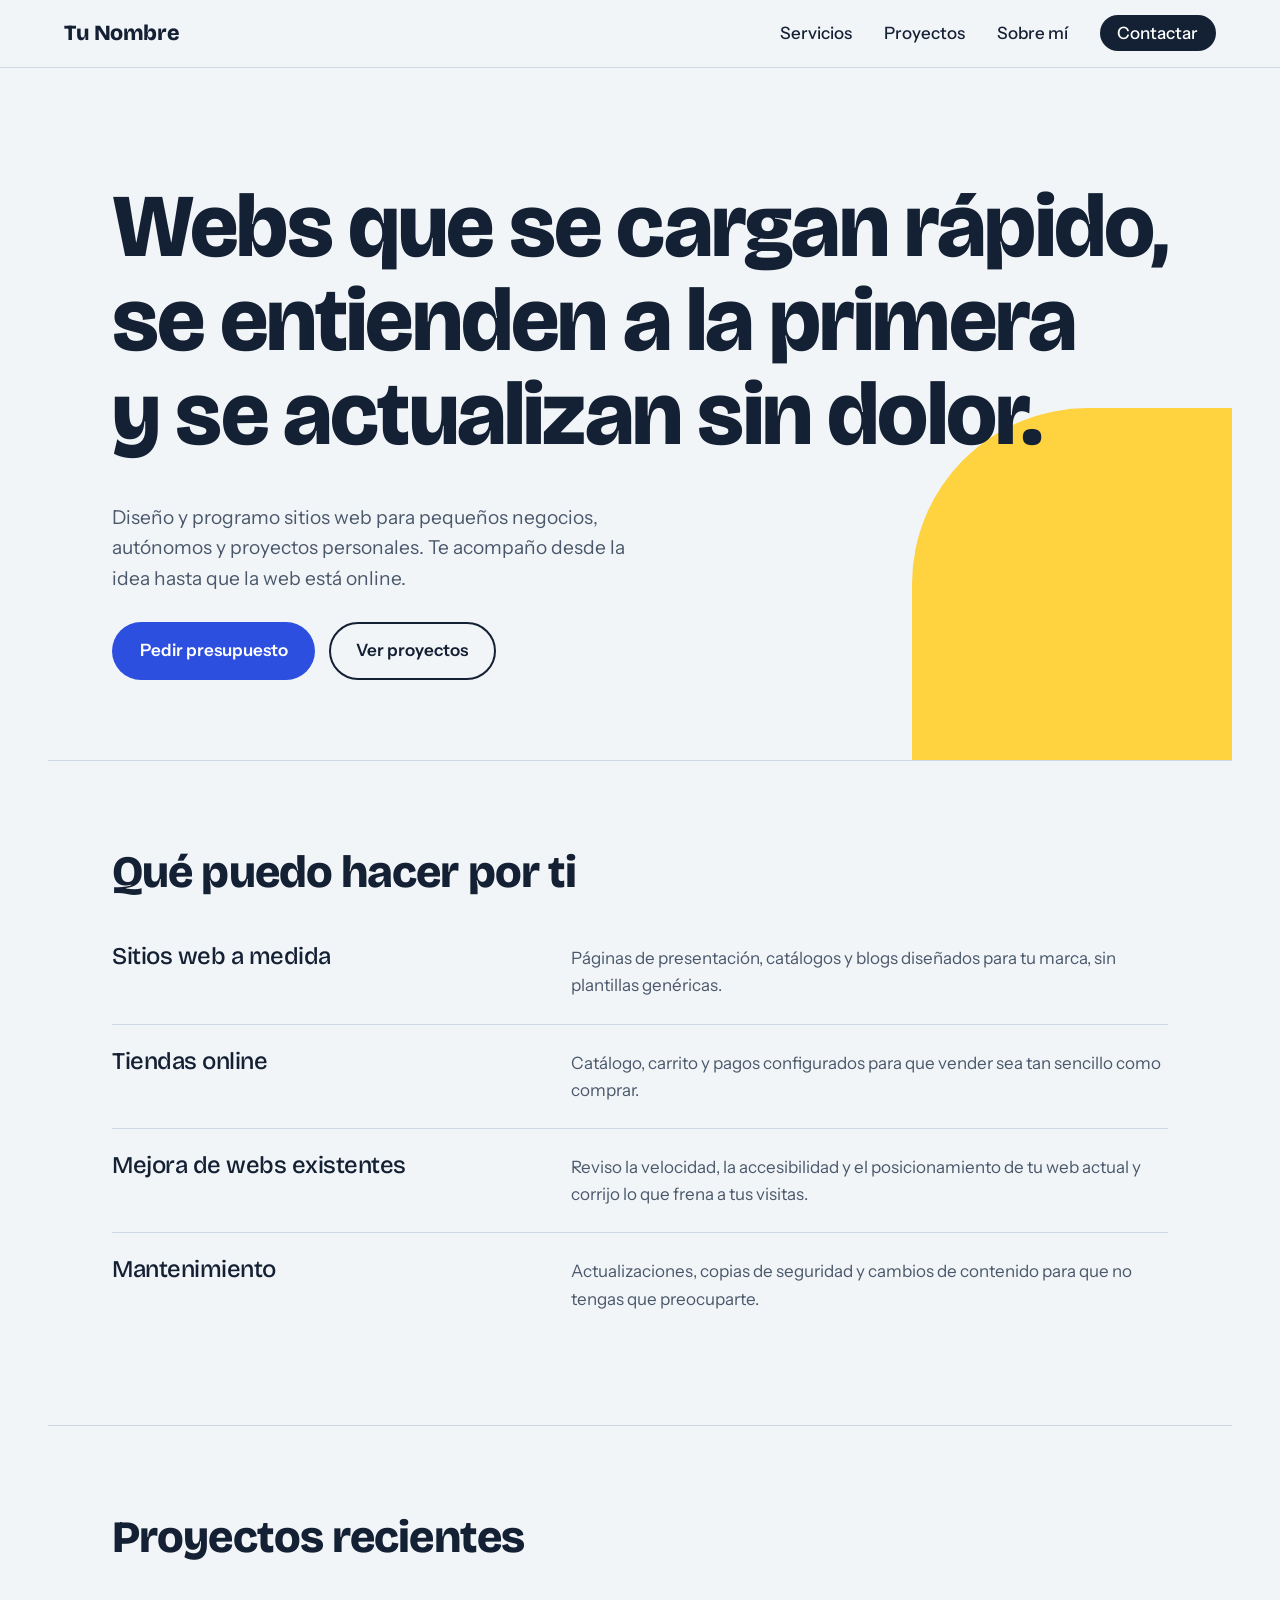
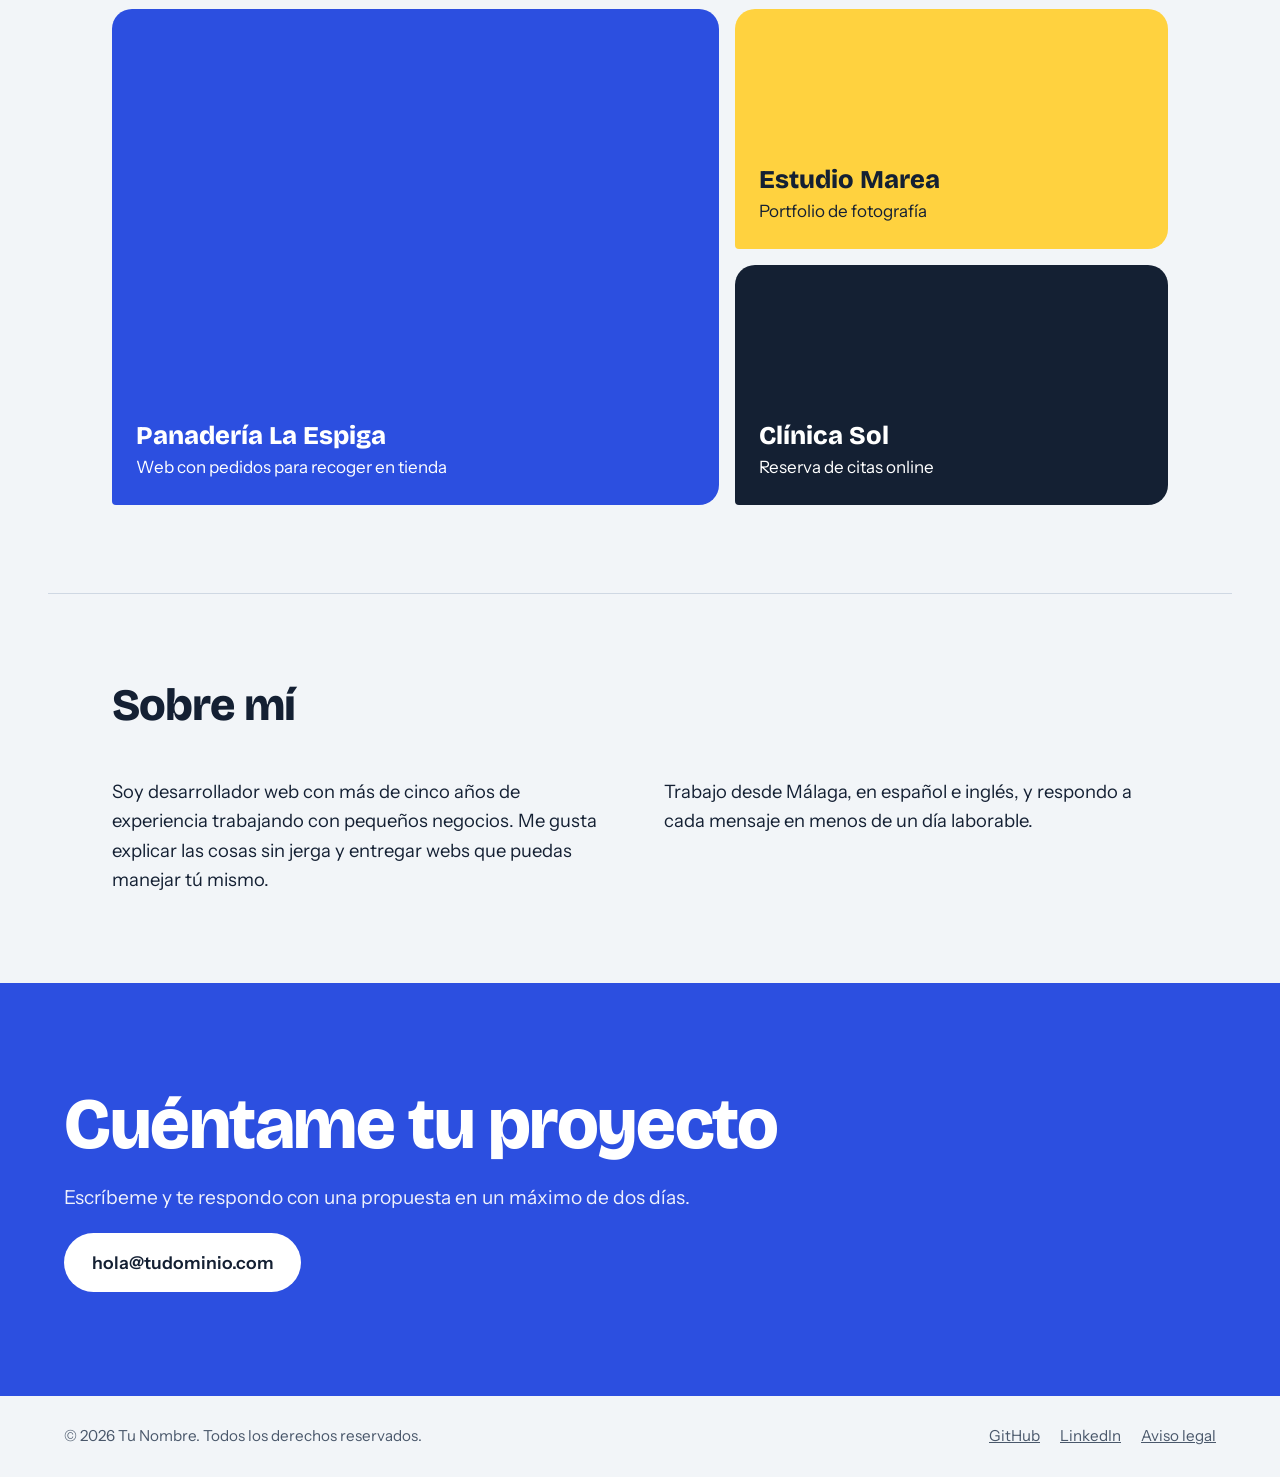
==== index.html @ c943f2ea "Add files via upload" ====
<!DOCTYPE html>
<html lang="es">
<head>
  <meta charset="UTF-8">
  <meta name="viewport" content="width=device-width, initial-scale=1">
  <title>Tu Nombre · Diseño y desarrollo web</title>
  <meta name="description" content="Diseño y desarrollo sitios web rápidos, claros y fáciles de mantener para pequeños negocios y proyectos personales.">

  <link rel="preconnect" href="https://fonts.googleapis.com">
  <link rel="preconnect" href="https://fonts.gstatic.com" crossorigin>
  <link href="https://fonts.googleapis.com/css2?family=Bricolage+Grotesque:opsz,wght@12..96,500;12..96,800&family=Instrument+Sans:wght@400;500;600&display=swap" rel="stylesheet">
  <link rel="stylesheet" href="style.css">
</head>
<body>

  <a class="skip-link" href="#contenido">Saltar al contenido</a>

  <header class="site-header">
    <a class="logo" href="#inicio">Tu Nombre</a>
    <nav aria-label="Principal">
      <ul class="nav-list">
        <li><a href="#servicios">Servicios</a></li>
        <li><a href="#proyectos">Proyectos</a></li>
        <li><a href="#sobre-mi">Sobre mí</a></li>
        <li><a class="nav-cta" href="#contacto">Contactar</a></li>
      </ul>
    </nav>
  </header>

  <main id="contenido">

    <!-- HERO -->
    <section class="hero" id="inicio">
      <h1 class="hero-title">
        <span class="line">Webs que se cargan rápido,</span>
        <span class="line">se entienden a la primera</span>
        <span class="line">y se actualizan sin dolor.</span>
      </h1>
      <div class="hero-side">
        <p class="hero-text">
          Diseño y programo sitios web para pequeños negocios, autónomos y proyectos
          personales. Te acompaño desde la idea hasta que la web está online.
        </p>
        <div class="hero-actions">
          <a class="btn btn-primary" href="#contacto">Pedir presupuesto</a>
          <a class="btn btn-ghost" href="#proyectos">Ver proyectos</a>
        </div>
      </div>
      <div class="hero-block" aria-hidden="true"></div>
    </section>

    <!-- SERVICIOS -->
    <section class="section" id="servicios">
      <h2 class="section-title">Qué puedo hacer por ti</h2>
      <ul class="services">
        <li class="service">
          <h3>Sitios web a medida</h3>
          <p>Páginas de presentación, catálogos y blogs diseñados para tu marca, sin plantillas genéricas.</p>
        </li>
        <li class="service">
          <h3>Tiendas online</h3>
          <p>Catálogo, carrito y pagos configurados para que vender sea tan sencillo como comprar.</p>
        </li>
        <li class="service">
          <h3>Mejora de webs existentes</h3>
          <p>Reviso la velocidad, la accesibilidad y el posicionamiento de tu web actual y corrijo lo que frena a tus visitas.</p>
        </li>
        <li class="service">
          <h3>Mantenimiento</h3>
          <p>Actualizaciones, copias de seguridad y cambios de contenido para que no tengas que preocuparte.</p>
        </li>
      </ul>
    </section>

    <!-- PROYECTOS -->
    <section class="section" id="proyectos">
      <h2 class="section-title">Proyectos recientes</h2>
      <div class="projects">
        <a class="project project-a" href="#">
          <span class="project-name">Panadería La Espiga</span>
          <span class="project-desc">Web con pedidos para recoger en tienda</span>
        </a>
        <a class="project project-b" href="#">
          <span class="project-name">Estudio Marea</span>
          <span class="project-desc">Portfolio de fotografía</span>
        </a>
        <a class="project project-c" href="#">
          <span class="project-name">Clínica Sol</span>
          <span class="project-desc">Reserva de citas online</span>
        </a>
      </div>
    </section>

    <!-- SOBRE MÍ -->
    <section class="section about" id="sobre-mi">
      <h2 class="section-title">Sobre mí</h2>
      <div class="about-body">
        <p>
          Soy desarrollador web con más de cinco años de experiencia trabajando con
          pequeños negocios. Me gusta explicar las cosas sin jerga y entregar webs que
          puedas manejar tú mismo.
        </p>
        <p>
          Trabajo desde Málaga, en español e inglés, y respondo a cada mensaje en menos
          de un día laborable.
        </p>
      </div>
    </section>

    <!-- CONTACTO -->
    <section class="contact" id="contacto">
      <h2 class="contact-title">Cuéntame tu proyecto</h2>
      <p class="contact-text">Escríbeme y te respondo con una propuesta en un máximo de dos días.</p>
      <a class="btn btn-light" href="mailto:hola@tudominio.com">hola@tudominio.com</a>
    </section>

  </main>

  <footer class="site-footer">
    <p>© 2026 Tu Nombre. Todos los derechos reservados.</p>
    <ul class="footer-links">
      <li><a href="#">GitHub</a></li>
      <li><a href="#">LinkedIn</a></li>
      <li><a href="#">Aviso legal</a></li>
    </ul>
  </footer>

</body>
</html>
---- style.css ----
/* ==========================================================
   Variables
   ========================================================== */
:root {
  --paper: #f2f5f8;
  --ink: #142033;
  --ink-soft: #4a586b;
  --line: #cfd8e3;
  --cobalt: #2c4fe0;
  --cobalt-dark: #1f3bb3;
  --sun: #ffd23f;
  --white: #ffffff;

  --font-display: "Bricolage Grotesque", "Segoe UI", system-ui, sans-serif;
  --font-body: "Instrument Sans", "Segoe UI", system-ui, sans-serif;

  --page-pad: clamp(1.25rem, 5vw, 4rem);
  --max: 74rem;
}

/* ==========================================================
   Base
   ========================================================== */
*,
*::before,
*::after { box-sizing: border-box; }

html { scroll-behavior: smooth; scroll-padding-top: 5rem; }

body {
  margin: 0;
  font-family: var(--font-body);
  font-size: 1.0625rem;
  line-height: 1.6;
  color: var(--ink);
  background: var(--paper);
  -webkit-font-smoothing: antialiased;
}

h1, h2, h3 {
  font-family: var(--font-display);
  line-height: 1.05;
  margin: 0;
  letter-spacing: -0.02em;
}

p { margin: 0; max-width: 62ch; }
ul { list-style: none; margin: 0; padding: 0; }
a { color: inherit; }

:focus-visible {
  outline: 3px solid var(--cobalt);
  outline-offset: 3px;
}

.skip-link {
  position: absolute;
  left: 1rem;
  top: -4rem;
  background: var(--ink);
  color: var(--white);
  padding: 0.6rem 1rem;
  z-index: 100;
}
.skip-link:focus { top: 1rem; }

/* ==========================================================
   Cabecera
   ========================================================== */
.site-header {
  position: sticky;
  top: 0;
  z-index: 50;
  display: flex;
  align-items: center;
  justify-content: space-between;
  gap: 1rem;
  flex-wrap: wrap;
  padding: 1rem var(--page-pad);
  background: var(--paper);
  border-bottom: 1px solid var(--line);
}

.logo {
  font-family: var(--font-display);
  font-weight: 800;
  font-size: 1.35rem;
  text-decoration: none;
  letter-spacing: -0.02em;
}

.nav-list {
  display: flex;
  align-items: center;
  gap: clamp(1rem, 3vw, 2rem);
  flex-wrap: wrap;
}

.nav-list a {
  text-decoration: none;
  font-weight: 500;
}
.nav-list a:not(.nav-cta):hover { text-decoration: underline; text-underline-offset: 6px; }

.nav-cta {
  background: var(--ink);
  color: var(--white);
  padding: 0.5rem 1.1rem;
  border-radius: 999px;
}
.nav-cta:hover { background: var(--cobalt); }

/* ==========================================================
   Botones
   ========================================================== */
.btn {
  display: inline-block;
  padding: 0.85rem 1.6rem;
  border-radius: 999px;
  font-weight: 600;
  text-decoration: none;
  border: 2px solid transparent;
  transition: background-color 0.2s, color 0.2s, border-color 0.2s;
}

.btn-primary { background: var(--cobalt); color: var(--white); }
.btn-primary:hover { background: var(--cobalt-dark); }

.btn-ghost { border-color: var(--ink); color: var(--ink); }
.btn-ghost:hover { background: var(--ink); color: var(--white); }

.btn-light { background: var(--white); color: var(--ink); font-size: 1.1rem; }
.btn-light:hover { background: var(--sun); }

/* ==========================================================
   Hero
   ========================================================== */
.hero {
  position: relative;
  max-width: var(--max);
  margin: 0 auto;
  padding: clamp(3rem, 9vw, 7rem) var(--page-pad) clamp(3rem, 7vw, 5rem);
  display: grid;
  gap: 2.5rem;
  overflow: hidden;
}

.hero-title {
  position: relative;
  z-index: 1;
  font-size: clamp(2.5rem, 7.2vw, 5.6rem);
  font-weight: 800;
}

.hero-title .line { display: block; }

.hero-side {
  position: relative;
  z-index: 1;
  display: grid;
  gap: 1.75rem;
  max-width: 34rem;
}

.hero-text { font-size: 1.2rem; color: var(--ink-soft); }

.hero-actions { display: flex; flex-wrap: wrap; gap: 0.85rem; }

/* Bloque decorativo amarillo detrás del titular */
.hero-block {
  position: absolute;
  right: calc(var(--page-pad) * -0.5);
  bottom: 0;
  width: clamp(10rem, 28vw, 22rem);
  aspect-ratio: 1;
  background: var(--sun);
  border-radius: 50% 0 0 0;
  z-index: 0;
}

/* Única animación: el titular entra línea a línea al cargar */
@media (prefers-reduced-motion: no-preference) {
  .hero-title .line {
    animation: entrada 0.7s cubic-bezier(0.2, 0.7, 0.2, 1) both;
  }
  .hero-title .line:nth-child(2) { animation-delay: 0.12s; }
  .hero-title .line:nth-child(3) { animation-delay: 0.24s; }
}

@keyframes entrada {
  from { opacity: 0; transform: translateY(0.4em); }
  to   { opacity: 1; transform: none; }
}

/* ==========================================================
   Secciones
   ========================================================== */
.section {
  max-width: var(--max);
  margin: 0 auto;
  padding: clamp(3rem, 7vw, 5.5rem) var(--page-pad);
  border-top: 1px solid var(--line);
}

.section-title {
  font-size: clamp(1.8rem, 4vw, 2.8rem);
  font-weight: 800;
  margin-bottom: clamp(1.75rem, 4vw, 3rem);
}

/* Servicios: lista con filas, no tarjetas */
.service {
  display: grid;
  gap: 0.5rem 2rem;
  padding: 1.5rem 0;
  border-bottom: 1px solid var(--line);
}
.service:first-child { padding-top: 0; }
.service:last-child { border-bottom: 0; }

.service h3 { font-size: 1.5rem; font-weight: 500; }
.service p { color: var(--ink-soft); }

@media (min-width: 48rem) {
  .service { grid-template-columns: 1fr 1.4fr; align-items: baseline; }
}

/* Proyectos */
.projects {
  display: grid;
  gap: 1rem;
}

.project {
  display: flex;
  flex-direction: column;
  justify-content: flex-end;
  gap: 0.25rem;
  min-height: 15rem;
  padding: 1.5rem;
  text-decoration: none;
  border-radius: 1.25rem 1.25rem 1.25rem 0.25rem;
  transition: transform 0.2s;
}
.project:hover { transform: translateY(-4px); }

.project-name {
  font-family: var(--font-display);
  font-weight: 800;
  font-size: 1.6rem;
  line-height: 1.1;
}

.project-a { background: var(--cobalt); color: var(--white); }
.project-b { background: var(--sun); color: var(--ink); }
.project-c { background: var(--ink); color: var(--white); }

@media (min-width: 48rem) {
  .projects {
    grid-template-columns: 1.4fr 1fr;
    grid-template-rows: repeat(2, minmax(13rem, auto));
  }
  .project-a { grid-row: span 2; }
}

/* Sobre mí */
.about-body { display: grid; gap: 1.25rem; font-size: 1.15rem; }

@media (min-width: 48rem) {
  .about-body { grid-template-columns: 1fr 1fr; gap: 3rem; }
}

/* ==========================================================
   Contacto
   ========================================================== */
.contact {
  background: var(--cobalt);
  color: var(--white);
  padding: clamp(3.5rem, 9vw, 6.5rem) var(--page-pad);
  display: grid;
  justify-items: start;
  gap: 1.25rem;
}

.contact > * { max-width: var(--max); }

.contact-title {
  font-size: clamp(2.2rem, 6vw, 4.5rem);
  font-weight: 800;
}

.contact-text { font-size: 1.2rem; opacity: 0.92; }

/* ==========================================================
   Pie de página
   ========================================================== */
.site-footer {
  display: flex;
  flex-wrap: wrap;
  justify-content: space-between;
  gap: 1rem;
  padding: 1.75rem var(--page-pad);
  font-size: 0.95rem;
  color: var(--ink-soft);
}

.footer-links { display: flex; gap: 1.25rem; }
.footer-links a:hover { color: var(--ink); }
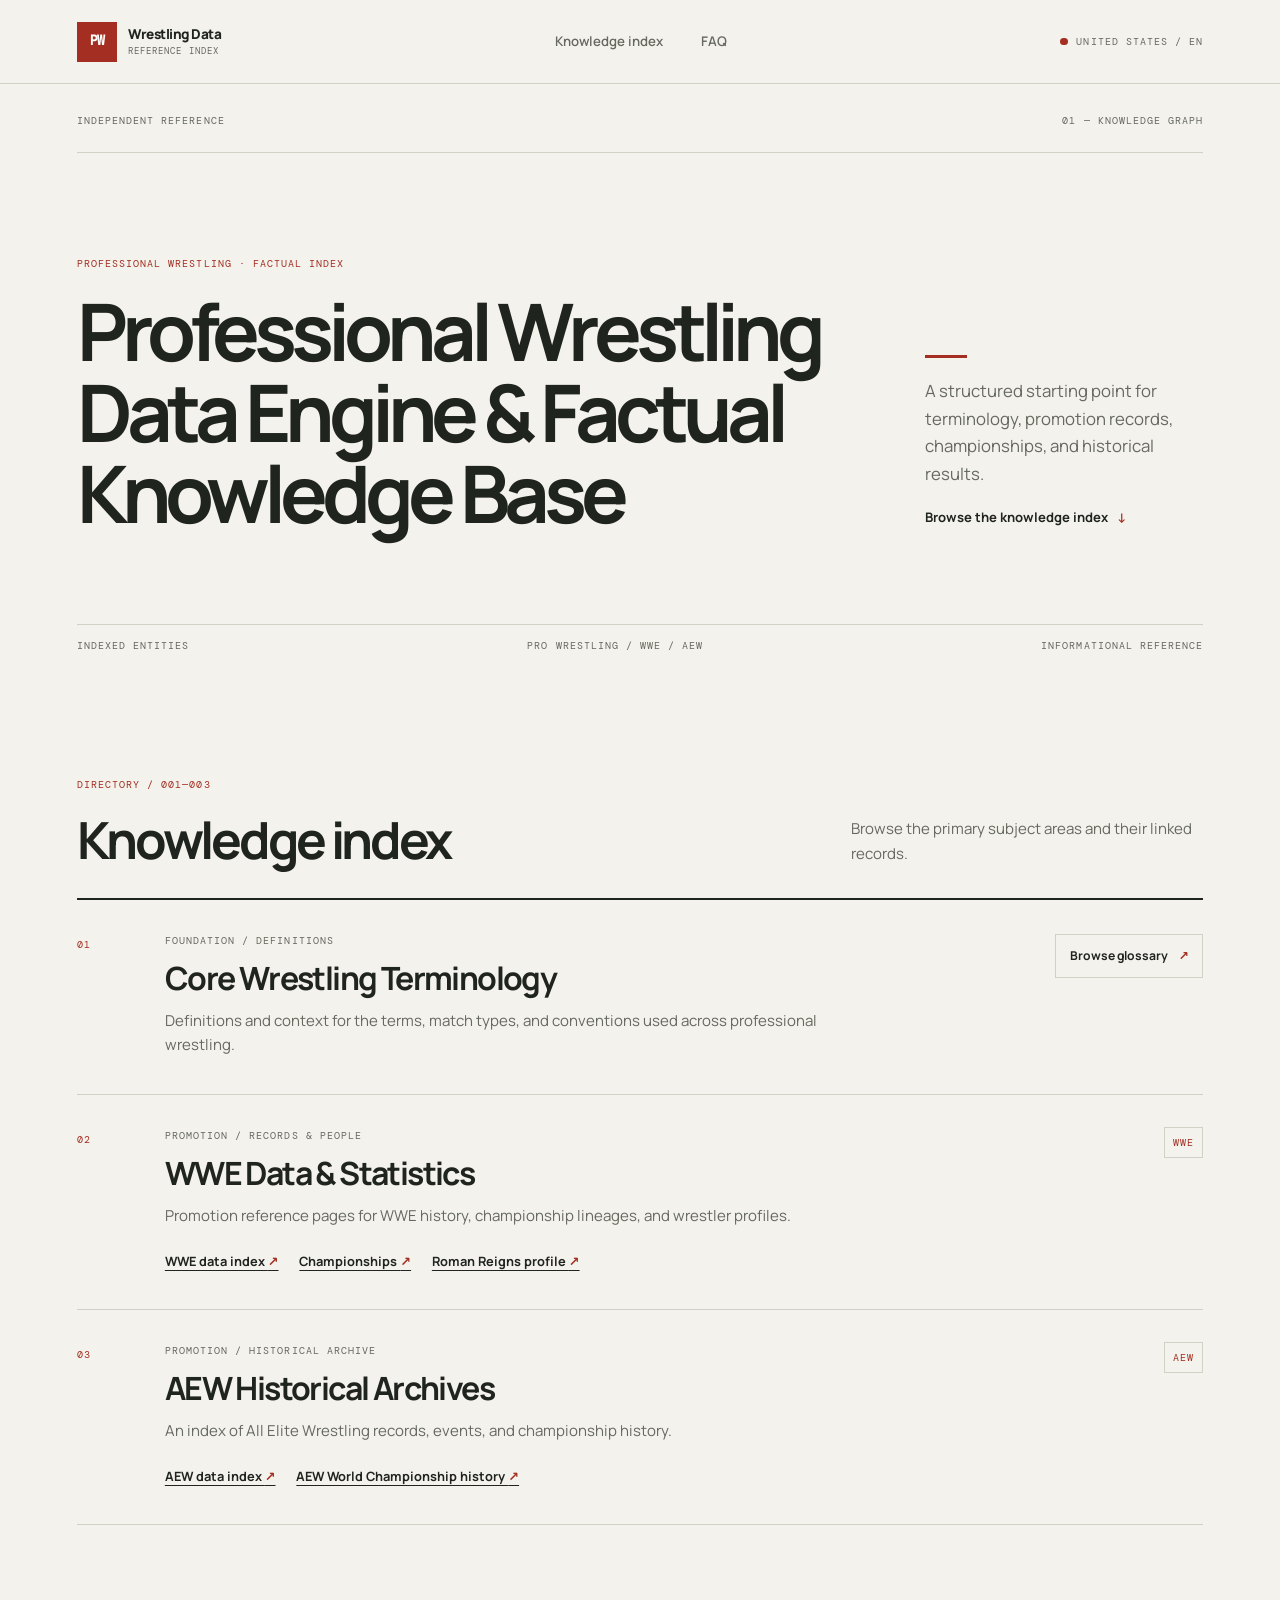
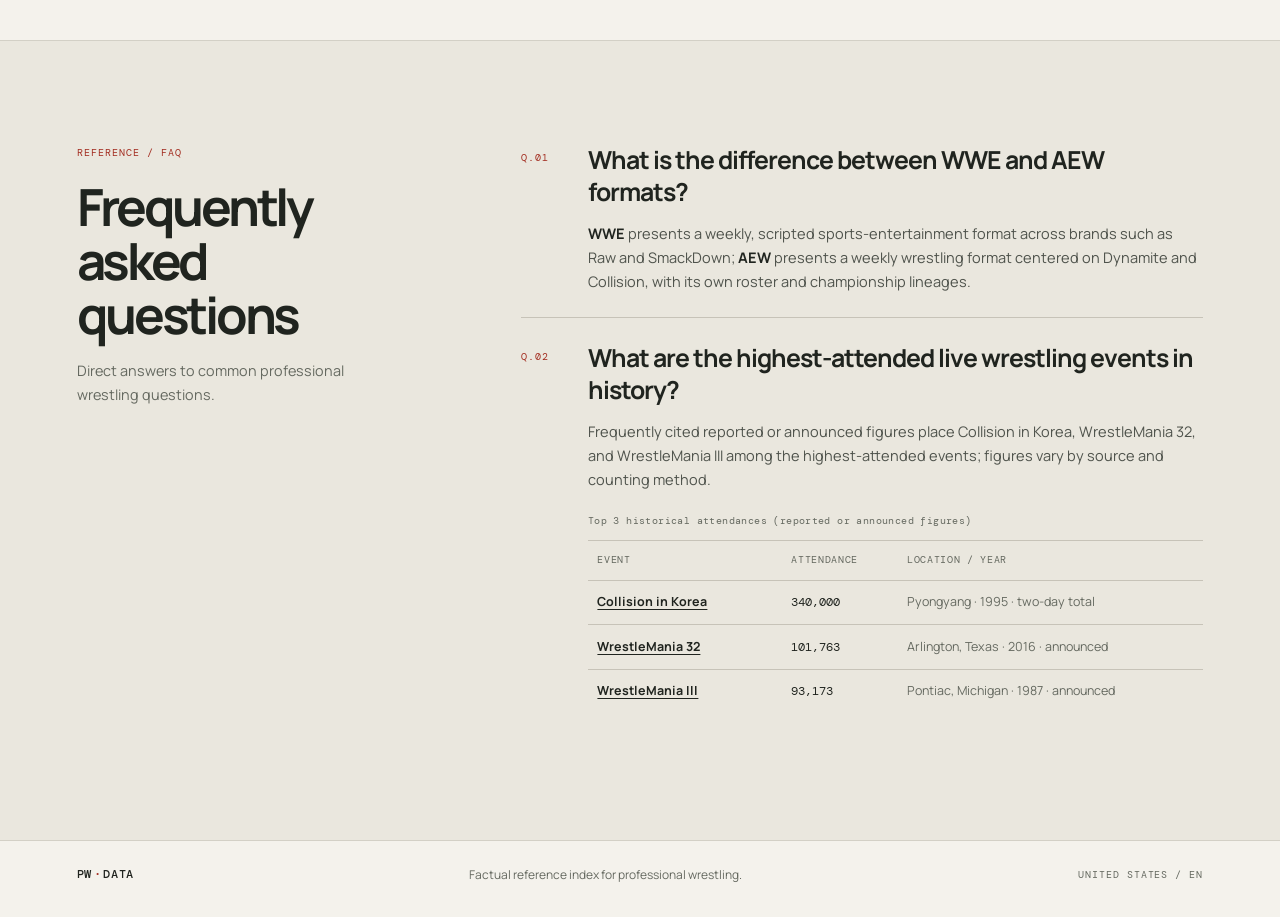
==== commit 535b00f1: "Build factual wrestling knowledge index" ====
--- a/index.html
+++ b/index.html
@@ -1,129 +1,187 @@
-<!DOCTYPE html>
-<html lang="es">
+<!doctype html>
+<html lang="en-US">
 <head>
-  <meta charset="UTF-8">
+  <meta charset="utf-8">
   <meta name="viewport" content="width=device-width, initial-scale=1">
-  <title>Tu Nombre · Diseño y desarrollo web</title>
-  <meta name="description" content="Diseño y desarrollo sitios web rápidos, claros y fáciles de mantener para pequeños negocios y proyectos personales.">
+  <meta name="description" content="A factual professional wrestling knowledge base indexing wrestling terminology, WWE records and statistics, and AEW historical archives.">
+  <meta name="theme-color" content="#f4f2ec">
+  <title>Professional Wrestling Data Engine &amp; Factual Knowledge Base</title>
 
   <link rel="preconnect" href="https://fonts.googleapis.com">
   <link rel="preconnect" href="https://fonts.gstatic.com" crossorigin>
-  <link href="https://fonts.googleapis.com/css2?family=Bricolage+Grotesque:opsz,wght@12..96,500;12..96,800&family=Instrument+Sans:wght@400;500;600&display=swap" rel="stylesheet">
-  <link rel="stylesheet" href="style.css">
+  <link href="https://fonts.googleapis.com/css2?family=DM+Mono:wght@400;500&family=Manrope:wght@400;500;600;700;800&display=swap" rel="stylesheet">
+  <link rel="stylesheet" href="/style.css">
+
+  <script type="application/ld+json">
+    {
+      "@context": "https://schema.org",
+      "@type": "DataCatalog",
+      "name": "Professional Wrestling Data Engine & Factual Knowledge Base",
+      "description": "A structured factual index of professional wrestling terminology, WWE data, and AEW historical records.",
+      "inLanguage": "en-US",
+      "about": [
+        {
+          "@type": "Thing",
+          "name": "Professional Wrestling",
+          "sameAs": "https://en.wikipedia.org/wiki/Professional_wrestling"
+        },
+        {
+          "@type": "Organization",
+          "name": "WWE",
+          "sameAs": "https://en.wikipedia.org/wiki/WWE"
+        },
+        {
+          "@type": "Organization",
+          "name": "All Elite Wrestling",
+          "alternateName": "AEW",
+          "sameAs": "https://en.wikipedia.org/wiki/All_Elite_Wrestling"
+        }
+      ],
+      "hasPart": [
+        { "@type": "DataCatalog", "name": "Core Wrestling Terminology", "url": "/glossary/index.html" },
+        { "@type": "DataCatalog", "name": "WWE Data & Statistics", "url": "/wwe/index.html" },
+        { "@type": "DataCatalog", "name": "AEW Historical Archives", "url": "/aew/index.html" }
+      ]
+    }
+  </script>
 </head>
 <body>
-
-  <a class="skip-link" href="#contenido">Saltar al contenido</a>
+  <a class="skip-link" href="#main-content">Skip to content</a>
 
   <header class="site-header">
-    <a class="logo" href="#inicio">Tu Nombre</a>
-    <nav aria-label="Principal">
-      <ul class="nav-list">
-        <li><a href="#servicios">Servicios</a></li>
-        <li><a href="#proyectos">Proyectos</a></li>
-        <li><a href="#sobre-mi">Sobre mí</a></li>
-        <li><a class="nav-cta" href="#contacto">Contactar</a></li>
-      </ul>
+    <a class="wordmark" href="/" aria-label="Professional Wrestling Data Engine home">
+      <span class="wordmark-mark" aria-hidden="true">PW</span>
+      <span>Wrestling Data<span class="wordmark-sub">REFERENCE INDEX</span></span>
+    </a>
+    <nav aria-label="Primary navigation">
+      <a href="#knowledge-index">Knowledge index</a>
+      <a href="#faq">FAQ</a>
     </nav>
+    <span class="edition"><span class="status-dot" aria-hidden="true"></span> UNITED STATES / EN</span>
   </header>
 
-  <main id="contenido">
-
-    <!-- HERO -->
-    <section class="hero" id="inicio">
-      <h1 class="hero-title">
-        <span class="line">Webs que se cargan rápido,</span>
-        <span class="line">se entienden a la primera</span>
-        <span class="line">y se actualizan sin dolor.</span>
-      </h1>
-      <div class="hero-side">
-        <p class="hero-text">
-          Diseño y programo sitios web para pequeños negocios, autónomos y proyectos
-          personales. Te acompaño desde la idea hasta que la web está online.
-        </p>
-        <div class="hero-actions">
-          <a class="btn btn-primary" href="#contacto">Pedir presupuesto</a>
-          <a class="btn btn-ghost" href="#proyectos">Ver proyectos</a>
+  <main id="main-content">
+    <section class="hero" aria-labelledby="page-title">
+      <div class="hero-topline"><span>INDEPENDENT REFERENCE</span><span>01 — KNOWLEDGE GRAPH</span></div>
+      <div class="hero-content">
+        <div>
+          <p class="eyebrow">PROFESSIONAL WRESTLING · FACTUAL INDEX</p>
+          <h1 id="page-title">Professional Wrestling Data Engine &amp; Factual Knowledge Base</h1>
+        </div>
+        <div class="hero-aside">
+          <span class="aside-rule" aria-hidden="true"></span>
+          <p>A structured starting point for terminology, promotion records, championships, and historical results.</p>
+          <a class="text-link" href="#knowledge-index">Browse the knowledge index <span aria-hidden="true">↓</span></a>
         </div>
       </div>
-      <div class="hero-block" aria-hidden="true"></div>
+      <div class="hero-bottomline"><span>INDEXED ENTITIES</span><span>PRO WRESTLING / WWE / AEW</span><span>INFORMATIONAL REFERENCE</span></div>
     </section>
 
-    <!-- SERVICIOS -->
-    <section class="section" id="servicios">
-      <h2 class="section-title">Qué puedo hacer por ti</h2>
-      <ul class="services">
-        <li class="service">
-          <h3>Sitios web a medida</h3>
-          <p>Páginas de presentación, catálogos y blogs diseñados para tu marca, sin plantillas genéricas.</p>
-        </li>
-        <li class="service">
-          <h3>Tiendas online</h3>
-          <p>Catálogo, carrito y pagos configurados para que vender sea tan sencillo como comprar.</p>
-        </li>
-        <li class="service">
-          <h3>Mejora de webs existentes</h3>
-          <p>Reviso la velocidad, la accesibilidad y el posicionamiento de tu web actual y corrijo lo que frena a tus visitas.</p>
-        </li>
-        <li class="service">
-          <h3>Mantenimiento</h3>
-          <p>Actualizaciones, copias de seguridad y cambios de contenido para que no tengas que preocuparte.</p>
-        </li>
-      </ul>
-    </section>
+    <section class="knowledge section-shell" id="knowledge-index" aria-labelledby="index-title">
+      <div class="section-heading">
+        <div><p class="eyebrow">DIRECTORY / 001—003</p><h2 id="index-title">Knowledge index</h2></div>
+        <p class="section-intro">Browse the primary subject areas and their linked records.</p>
+      </div>
 
-    <!-- PROYECTOS -->
-    <section class="section" id="proyectos">
-      <h2 class="section-title">Proyectos recientes</h2>
-      <div class="projects">
-        <a class="project project-a" href="#">
-          <span class="project-name">Panadería La Espiga</span>
-          <span class="project-desc">Web con pedidos para recoger en tienda</span>
-        </a>
-        <a class="project project-b" href="#">
-          <span class="project-name">Estudio Marea</span>
-          <span class="project-desc">Portfolio de fotografía</span>
-        </a>
-        <a class="project project-c" href="#">
-          <span class="project-name">Clínica Sol</span>
-          <span class="project-desc">Reserva de citas online</span>
-        </a>
+      <div class="index-list">
+        <article class="index-entry glossary-entry">
+          <div class="entry-number">01</div>
+          <div class="entry-main">
+            <p class="entry-kicker">FOUNDATION / DEFINITIONS</p>
+            <h3>Core Wrestling Terminology</h3>
+            <p class="entry-description">Definitions and context for the terms, match types, and conventions used across professional wrestling.</p>
+          </div>
+          <a class="entry-link" href="/glossary/index.html" aria-label="Browse the Core Wrestling Terminology glossary">Browse glossary <span aria-hidden="true">↗</span></a>
+        </article>
+
+        <article class="index-entry wwe-entry">
+          <div class="entry-number">02</div>
+          <div class="entry-main">
+            <p class="entry-kicker">PROMOTION / RECORDS &amp; PEOPLE</p>
+            <h3>WWE Data &amp; Statistics</h3>
+            <p class="entry-description">Promotion reference pages for WWE history, championship lineages, and wrestler profiles.</p>
+            <ul class="resource-links" aria-label="WWE resources">
+              <li><a href="/wwe/index.html">WWE data index <span aria-hidden="true">↗</span></a></li>
+              <li><a href="/wwe/championships/">Championships <span aria-hidden="true">↗</span></a></li>
+              <li><a href="/wwe/wrestlers/roman-reigns.html">Roman Reigns profile <span aria-hidden="true">↗</span></a></li>
+            </ul>
+          </div>
+          <span class="entry-tag" aria-hidden="true">WWE</span>
+        </article>
+
+        <article class="index-entry aew-entry">
+          <div class="entry-number">03</div>
+          <div class="entry-main">
+            <p class="entry-kicker">PROMOTION / HISTORICAL ARCHIVE</p>
+            <h3>AEW Historical Archives</h3>
+            <p class="entry-description">An index of All Elite Wrestling records, events, and championship history.</p>
+            <ul class="resource-links" aria-label="AEW resources">
+              <li><a href="/aew/index.html">AEW data index <span aria-hidden="true">↗</span></a></li>
+              <li><a href="/aew/championships/world-title-history.html">AEW World Championship history <span aria-hidden="true">↗</span></a></li>
+            </ul>
+          </div>
+          <span class="entry-tag" aria-hidden="true">AEW</span>
+        </article>
       </div>
     </section>
 
-    <!-- SOBRE MÍ -->
-    <section class="section about" id="sobre-mi">
-      <h2 class="section-title">Sobre mí</h2>
-      <div class="about-body">
-        <p>
-          Soy desarrollador web con más de cinco años de experiencia trabajando con
-          pequeños negocios. Me gusta explicar las cosas sin jerga y entregar webs que
-          puedas manejar tú mismo.
-        </p>
-        <p>
-          Trabajo desde Málaga, en español e inglés, y respondo a cada mensaje en menos
-          de un día laborable.
-        </p>
+    <section class="faq-section" id="faq" aria-labelledby="faq-title">
+      <div class="section-shell faq-shell">
+        <div class="faq-heading">
+          <p class="eyebrow">REFERENCE / FAQ</p>
+          <h2 id="faq-title">Frequently asked questions</h2>
+          <p>Direct answers to common professional wrestling questions.</p>
+        </div>
+        <div class="faq-content">
+          <article class="faq-item">
+            <span class="faq-number">Q.01</span>
+            <div>
+              <h3>What is the difference between WWE and AEW formats?</h3>
+              <p><strong>WWE</strong> presents a weekly, scripted sports-entertainment format across brands such as Raw and SmackDown; <strong>AEW</strong> presents a weekly wrestling format centered on Dynamite and Collision, with its own roster and championship lineages.</p>
+            </div>
+          </article>
+
+          <article class="faq-item attendance-item">
+            <span class="faq-number">Q.02</span>
+            <div class="attendance-answer">
+              <h3>What are the highest-attended live wrestling events in history?</h3>
+              <p>Frequently cited reported or announced figures place Collision in Korea, WrestleMania 32, and WrestleMania III among the highest-attended events; figures vary by source and counting method.</p>
+              <div class="table-wrap">
+                <table>
+                  <caption>Top 3 historical attendances (reported or announced figures)</caption>
+                  <thead>
+                    <tr><th scope="col">Event</th><th scope="col">Attendance</th><th scope="col">Location / year</th></tr>
+                  </thead>
+                  <tbody>
+                    <tr>
+                      <th scope="row"><a href="https://en.wikipedia.org/wiki/Collision_in_Korea">Collision in Korea</a></th>
+                      <td>340,000</td>
+                      <td>Pyongyang · 1995 · two-day total</td>
+                    </tr>
+                    <tr>
+                      <th scope="row"><a href="https://en.wikipedia.org/wiki/WrestleMania_32">WrestleMania 32</a></th>
+                      <td>101,763</td>
+                      <td>Arlington, Texas · 2016 · announced</td>
+                    </tr>
+                    <tr>
+                      <th scope="row"><a href="https://en.wikipedia.org/wiki/WrestleMania_III">WrestleMania III</a></th>
+                      <td>93,173</td>
+                      <td>Pontiac, Michigan · 1987 · announced</td>
+                    </tr>
+                  </tbody>
+                </table>
+              </div>
+            </div>
+          </article>
+        </div>
       </div>
     </section>
-
-    <!-- CONTACTO -->
-    <section class="contact" id="contacto">
-      <h2 class="contact-title">Cuéntame tu proyecto</h2>
-      <p class="contact-text">Escríbeme y te respondo con una propuesta en un máximo de dos días.</p>
-      <a class="btn btn-light" href="mailto:hola@tudominio.com">hola@tudominio.com</a>
-    </section>
-
   </main>
 
   <footer class="site-footer">
-    <p>© 2026 Tu Nombre. Todos los derechos reservados.</p>
-    <ul class="footer-links">
-      <li><a href="#">GitHub</a></li>
-      <li><a href="#">LinkedIn</a></li>
-      <li><a href="#">Aviso legal</a></li>
-    </ul>
+    <a class="footer-mark" href="/">PW<span>·</span>DATA</a>
+    <p>Factual reference index for professional wrestling.</p>
+    <span class="footer-region">UNITED STATES / EN</span>
   </footer>
-
 </body>
 </html>
--- a/style.css
+++ b/style.css
@@ -1,26 +1,19 @@
-/* ==========================================================
-   Variables
-   ========================================================== */
 :root {
-  --paper: #f2f5f8;
-  --ink: #142033;
-  --ink-soft: #4a586b;
-  --line: #cfd8e3;
-  --cobalt: #2c4fe0;
-  --cobalt-dark: #1f3bb3;
-  --sun: #ffd23f;
-  --white: #ffffff;
-
-  --font-display: "Bricolage Grotesque", "Segoe UI", system-ui, sans-serif;
-  --font-body: "Instrument Sans", "Segoe UI", system-ui, sans-serif;
-
-  --page-pad: clamp(1.25rem, 5vw, 4rem);
-  --max: 74rem;
-}
-
-/* ==========================================================
-   Base
-   ========================================================== */
+  color-scheme: light;
+  --paper: #f4f2ec;
+  --paper-deep: #eae7de;
+  --ink: #20241f;
+  --ink-soft: #656960;
+  --line: #d3d0c6;
+  --accent: #a32e21;
+  --accent-dark: #762219;
+  --white: #fffefa;
+  --font-display: "Manrope", "Segoe UI", system-ui, sans-serif;
+  --font-mono: "DM Mono", "SFMono-Regular", Consolas, monospace;
+  --page-pad: clamp(1.25rem, 6vw, 6.5rem);
+  --max: 88rem;
+}
+
 *,
 *::before,
 *::after { box-sizing: border-box; }
@@ -29,280 +22,231 @@
 
 body {
   margin: 0;
-  font-family: var(--font-body);
-  font-size: 1.0625rem;
-  line-height: 1.6;
   color: var(--ink);
   background: var(--paper);
+  font-family: var(--font-display);
+  font-size: 1rem;
+  line-height: 1.65;
   -webkit-font-smoothing: antialiased;
 }
 
-h1, h2, h3 {
-  font-family: var(--font-display);
-  line-height: 1.05;
-  margin: 0;
-  letter-spacing: -0.02em;
-}
-
-p { margin: 0; max-width: 62ch; }
-ul { list-style: none; margin: 0; padding: 0; }
+h1, h2, h3, p { margin: 0; }
 a { color: inherit; }
-
-:focus-visible {
-  outline: 3px solid var(--cobalt);
-  outline-offset: 3px;
-}
+a:focus-visible { outline: 3px solid var(--accent); outline-offset: 4px; }
 
 .skip-link {
   position: absolute;
+  z-index: 20;
+  top: -5rem;
   left: 1rem;
-  top: -4rem;
+  padding: .65rem 1rem;
+  color: var(--white);
   background: var(--ink);
+}
+.skip-link:focus { top: 1rem; }
+
+.site-header {
+  min-height: 5.25rem;
+  padding: .9rem var(--page-pad);
+  display: flex;
+  align-items: center;
+  justify-content: space-between;
+  gap: 1.5rem;
+  border-bottom: 1px solid var(--line);
+}
+
+.wordmark {
+  display: inline-flex;
+  align-items: center;
+  gap: .7rem;
+  font-size: .85rem;
+  font-weight: 800;
+  line-height: 1.1;
+  text-decoration: none;
+  letter-spacing: -.035em;
+}
+.wordmark-mark {
+  display: grid;
+  width: 2.5rem;
+  height: 2.5rem;
+  place-items: center;
   color: var(--white);
-  padding: 0.6rem 1rem;
-  z-index: 100;
-}
-.skip-link:focus { top: 1rem; }
-
-/* ==========================================================
-   Cabecera
-   ========================================================== */
-.site-header {
-  position: sticky;
-  top: 0;
-  z-index: 50;
-  display: flex;
-  align-items: center;
-  justify-content: space-between;
-  gap: 1rem;
-  flex-wrap: wrap;
-  padding: 1rem var(--page-pad);
-  background: var(--paper);
-  border-bottom: 1px solid var(--line);
-}
-
-.logo {
-  font-family: var(--font-display);
-  font-weight: 800;
-  font-size: 1.35rem;
-  text-decoration: none;
-  letter-spacing: -0.02em;
-}
-
-.nav-list {
-  display: flex;
-  align-items: center;
-  gap: clamp(1rem, 3vw, 2rem);
-  flex-wrap: wrap;
-}
-
-.nav-list a {
-  text-decoration: none;
-  font-weight: 500;
-}
-.nav-list a:not(.nav-cta):hover { text-decoration: underline; text-underline-offset: 6px; }
-
-.nav-cta {
-  background: var(--ink);
-  color: var(--white);
-  padding: 0.5rem 1.1rem;
-  border-radius: 999px;
-}
-.nav-cta:hover { background: var(--cobalt); }
-
-/* ==========================================================
-   Botones
-   ========================================================== */
-.btn {
-  display: inline-block;
-  padding: 0.85rem 1.6rem;
-  border-radius: 999px;
+  background: var(--accent);
+  font-family: var(--font-mono);
+  font-size: .8rem;
+  letter-spacing: -.08em;
+}
+.wordmark-sub {
+  display: block;
+  margin-top: .3rem;
+  color: var(--ink-soft);
+  font-family: var(--font-mono);
+  font-size: .55rem;
+  font-weight: 400;
+  letter-spacing: .12em;
+}
+.site-header nav { display: flex; gap: clamp(1rem, 3vw, 2.75rem); }
+.site-header nav a {
+  color: var(--ink-soft);
+  font-size: .83rem;
   font-weight: 600;
   text-decoration: none;
-  border: 2px solid transparent;
-  transition: background-color 0.2s, color 0.2s, border-color 0.2s;
-}
-
-.btn-primary { background: var(--cobalt); color: var(--white); }
-.btn-primary:hover { background: var(--cobalt-dark); }
-
-.btn-ghost { border-color: var(--ink); color: var(--ink); }
-.btn-ghost:hover { background: var(--ink); color: var(--white); }
-
-.btn-light { background: var(--white); color: var(--ink); font-size: 1.1rem; }
-.btn-light:hover { background: var(--sun); }
-
-/* ==========================================================
-   Hero
-   ========================================================== */
+}
+.site-header nav a:hover, .text-link:hover, .resource-links a:hover { color: var(--accent); }
+.edition, .hero-topline, .hero-bottomline, .eyebrow, .entry-kicker, .entry-number, .entry-tag, .faq-number, .footer-region {
+  font-family: var(--font-mono);
+  font-size: .65rem;
+  letter-spacing: .1em;
+}
+.edition { display: inline-flex; align-items: center; gap: .55rem; color: var(--ink-soft); white-space: nowrap; }
+.status-dot { width: .45rem; height: .45rem; border-radius: 50%; background: var(--accent); }
+
 .hero {
-  position: relative;
   max-width: var(--max);
   margin: 0 auto;
-  padding: clamp(3rem, 9vw, 7rem) var(--page-pad) clamp(3rem, 7vw, 5rem);
+  padding: 1rem var(--page-pad) 1.2rem;
+}
+.hero-topline, .hero-bottomline {
+  display: flex;
+  justify-content: space-between;
+  gap: 1rem;
+  color: var(--ink-soft);
+}
+.hero-topline { padding: .75rem 0 1.4rem; border-bottom: 1px solid var(--line); }
+.hero-content {
   display: grid;
-  gap: 2.5rem;
-  overflow: hidden;
-}
-
-.hero-title {
-  position: relative;
-  z-index: 1;
-  font-size: clamp(2.5rem, 7.2vw, 5.6rem);
-  font-weight: 800;
-}
-
-.hero-title .line { display: block; }
-
-.hero-side {
-  position: relative;
-  z-index: 1;
+  grid-template-columns: minmax(0, 1.5fr) minmax(15rem, .55fr);
+  align-items: end;
+  gap: clamp(2rem, 7vw, 7rem);
+  padding: clamp(3.5rem, 8vw, 7.5rem) 0 clamp(3.5rem, 7vw, 6rem);
+}
+.eyebrow { margin-bottom: 1.2rem; color: var(--accent); }
+.hero h1 {
+  max-width: 15ch;
+  font-size: clamp(2.6rem, 6.2vw, 6.2rem);
+  font-weight: 700;
+  line-height: 1.02;
+  letter-spacing: -.075em;
+}
+.hero-aside { display: grid; justify-items: start; gap: 1.2rem; padding-bottom: .35rem; }
+.aside-rule { width: 2.6rem; height: 3px; background: var(--accent); }
+.hero-aside p { max-width: 29ch; color: var(--ink-soft); font-size: 1.05rem; }
+.text-link { color: var(--ink); font-size: .82rem; font-weight: 700; text-decoration: none; }
+.text-link span { padding-left: .35rem; color: var(--accent); }
+.hero-bottomline { padding-top: .8rem; border-top: 1px solid var(--line); }
+
+.section-shell { max-width: var(--max); margin: 0 auto; padding-right: var(--page-pad); padding-left: var(--page-pad); }
+.knowledge { padding-top: clamp(4rem, 8vw, 7rem); padding-bottom: clamp(4.5rem, 9vw, 8rem); }
+.section-heading {
+  display: flex;
+  justify-content: space-between;
+  align-items: end;
+  gap: 2rem;
+  padding-bottom: 2rem;
+  border-bottom: 2px solid var(--ink);
+}
+.section-heading h2, .faq-heading h2 {
+  font-size: clamp(2rem, 4vw, 3.5rem);
+  line-height: 1.05;
+  letter-spacing: -.065em;
+}
+.section-intro { max-width: 22rem; color: var(--ink-soft); font-size: .94rem; }
+.index-entry {
   display: grid;
-  gap: 1.75rem;
-  max-width: 34rem;
-}
-
-.hero-text { font-size: 1.2rem; color: var(--ink-soft); }
-
-.hero-actions { display: flex; flex-wrap: wrap; gap: 0.85rem; }
-
-/* Bloque decorativo amarillo detrás del titular */
-.hero-block {
-  position: absolute;
-  right: calc(var(--page-pad) * -0.5);
-  bottom: 0;
-  width: clamp(10rem, 28vw, 22rem);
-  aspect-ratio: 1;
-  background: var(--sun);
-  border-radius: 50% 0 0 0;
-  z-index: 0;
-}
-
-/* Única animación: el titular entra línea a línea al cargar */
-@media (prefers-reduced-motion: no-preference) {
-  .hero-title .line {
-    animation: entrada 0.7s cubic-bezier(0.2, 0.7, 0.2, 1) both;
-  }
-  .hero-title .line:nth-child(2) { animation-delay: 0.12s; }
-  .hero-title .line:nth-child(3) { animation-delay: 0.24s; }
-}
-
-@keyframes entrada {
-  from { opacity: 0; transform: translateY(0.4em); }
-  to   { opacity: 1; transform: none; }
-}
-
-/* ==========================================================
-   Secciones
-   ========================================================== */
-.section {
+  grid-template-columns: 4rem minmax(0, 1fr) auto;
+  gap: 1.5rem;
+  padding: 2rem 0 2.25rem;
+  border-bottom: 1px solid var(--line);
+}
+.entry-number { padding-top: .25rem; color: var(--accent); }
+.entry-kicker { margin-bottom: .6rem; color: var(--ink-soft); }
+.entry-main h3 { font-size: clamp(1.4rem, 2.5vw, 2rem); line-height: 1.2; letter-spacing: -.05em; }
+.entry-description { max-width: 45rem; margin-top: .7rem; color: var(--ink-soft); font-size: .94rem; }
+.entry-link {
+  align-self: start;
+  margin-top: .1rem;
+  padding: .7rem .85rem;
+  border: 1px solid var(--line);
+  font-size: .76rem;
+  font-weight: 700;
+  text-decoration: none;
+  white-space: nowrap;
+  transition: color .18s ease, background-color .18s ease, border-color .18s ease;
+}
+.entry-link:hover { color: var(--white); background: var(--accent); border-color: var(--accent); }
+.entry-link span { margin-left: .55rem; color: var(--accent); }
+.entry-link:hover span { color: var(--white); }
+.entry-tag { align-self: start; padding: .35rem .5rem; color: var(--accent); border: 1px solid var(--line); }
+.resource-links { display: flex; flex-wrap: wrap; gap: .45rem 1.3rem; margin: 1.15rem 0 0; padding: 0; list-style: none; }
+.resource-links a { color: var(--ink); font-size: .8rem; font-weight: 700; text-decoration-thickness: 1px; text-underline-offset: .25rem; }
+.resource-links a span { color: var(--accent); }
+
+.faq-section { background: var(--paper-deep); border-top: 1px solid var(--line); border-bottom: 1px solid var(--line); }
+.faq-shell { display: grid; grid-template-columns: minmax(14rem, .65fr) minmax(0, 1.35fr); gap: clamp(3rem, 9vw, 9rem); padding-top: clamp(4rem, 8vw, 7rem); padding-bottom: clamp(4rem, 8vw, 7rem); }
+.faq-heading { position: sticky; top: 2rem; align-self: start; }
+.faq-heading h2 { max-width: 9ch; }
+.faq-heading > p:last-child { max-width: 22rem; margin-top: 1.1rem; color: var(--ink-soft); font-size: .9rem; }
+.faq-item { display: grid; grid-template-columns: 3.2rem minmax(0, 1fr); gap: 1rem; padding: 1.5rem 0; border-top: 1px solid #c7c3b8; }
+.faq-item:first-child { padding-top: 0; border-top: 0; }
+.faq-number { padding-top: .35rem; color: var(--accent); }
+.faq-item h3 { font-size: clamp(1.15rem, 2vw, 1.55rem); line-height: 1.3; letter-spacing: -.04em; }
+.faq-item p { max-width: 54rem; margin-top: .8rem; color: #4f534c; font-size: .91rem; }
+.faq-item strong { color: var(--ink); }
+.table-wrap { max-width: 100%; margin-top: 1.35rem; overflow-x: auto; }
+table { width: 100%; border-collapse: collapse; text-align: left; font-size: .78rem; }
+caption { padding: 0 0 .65rem; color: var(--ink-soft); font-family: var(--font-mono); font-size: .62rem; letter-spacing: .04em; text-align: left; }
+th, td { padding: .72rem .6rem; border-top: 1px solid #c7c3b8; vertical-align: top; }
+thead th { color: var(--ink-soft); font-family: var(--font-mono); font-size: .6rem; font-weight: 400; letter-spacing: .07em; text-transform: uppercase; }
+tbody th { min-width: 9rem; font-weight: 700; }
+tbody td:nth-child(2) { font-family: var(--font-mono); white-space: nowrap; }
+tbody td:last-child { color: var(--ink-soft); }
+table a { text-decoration-thickness: 1px; text-underline-offset: .2rem; }
+table a:hover { color: var(--accent); }
+
+.site-footer {
   max-width: var(--max);
   margin: 0 auto;
-  padding: clamp(3rem, 7vw, 5.5rem) var(--page-pad);
-  border-top: 1px solid var(--line);
-}
-
-.section-title {
-  font-size: clamp(1.8rem, 4vw, 2.8rem);
-  font-weight: 800;
-  margin-bottom: clamp(1.75rem, 4vw, 3rem);
-}
-
-/* Servicios: lista con filas, no tarjetas */
-.service {
-  display: grid;
-  gap: 0.5rem 2rem;
-  padding: 1.5rem 0;
-  border-bottom: 1px solid var(--line);
-}
-.service:first-child { padding-top: 0; }
-.service:last-child { border-bottom: 0; }
-
-.service h3 { font-size: 1.5rem; font-weight: 500; }
-.service p { color: var(--ink-soft); }
-
-@media (min-width: 48rem) {
-  .service { grid-template-columns: 1fr 1.4fr; align-items: baseline; }
-}
-
-/* Proyectos */
-.projects {
-  display: grid;
+  padding: 1.5rem var(--page-pad) 2rem;
+  display: flex;
+  align-items: center;
+  justify-content: space-between;
   gap: 1rem;
-}
-
-.project {
-  display: flex;
-  flex-direction: column;
-  justify-content: flex-end;
-  gap: 0.25rem;
-  min-height: 15rem;
-  padding: 1.5rem;
-  text-decoration: none;
-  border-radius: 1.25rem 1.25rem 1.25rem 0.25rem;
-  transition: transform 0.2s;
-}
-.project:hover { transform: translateY(-4px); }
-
-.project-name {
-  font-family: var(--font-display);
-  font-weight: 800;
-  font-size: 1.6rem;
-  line-height: 1.1;
-}
-
-.project-a { background: var(--cobalt); color: var(--white); }
-.project-b { background: var(--sun); color: var(--ink); }
-.project-c { background: var(--ink); color: var(--white); }
-
-@media (min-width: 48rem) {
-  .projects {
-    grid-template-columns: 1.4fr 1fr;
-    grid-template-rows: repeat(2, minmax(13rem, auto));
-  }
-  .project-a { grid-row: span 2; }
-}
-
-/* Sobre mí */
-.about-body { display: grid; gap: 1.25rem; font-size: 1.15rem; }
-
-@media (min-width: 48rem) {
-  .about-body { grid-template-columns: 1fr 1fr; gap: 3rem; }
-}
-
-/* ==========================================================
-   Contacto
-   ========================================================== */
-.contact {
-  background: var(--cobalt);
-  color: var(--white);
-  padding: clamp(3.5rem, 9vw, 6.5rem) var(--page-pad);
-  display: grid;
-  justify-items: start;
-  gap: 1.25rem;
-}
-
-.contact > * { max-width: var(--max); }
-
-.contact-title {
-  font-size: clamp(2.2rem, 6vw, 4.5rem);
-  font-weight: 800;
-}
-
-.contact-text { font-size: 1.2rem; opacity: 0.92; }
-
-/* ==========================================================
-   Pie de página
-   ========================================================== */
-.site-footer {
-  display: flex;
-  flex-wrap: wrap;
-  justify-content: space-between;
-  gap: 1rem;
-  padding: 1.75rem var(--page-pad);
-  font-size: 0.95rem;
-  color: var(--ink-soft);
-}
-
-.footer-links { display: flex; gap: 1.25rem; }
-.footer-links a:hover { color: var(--ink); }
+  color: var(--ink-soft);
+  font-size: .75rem;
+}
+.footer-mark { color: var(--ink); font-family: var(--font-mono); font-weight: 500; letter-spacing: .05em; text-decoration: none; }
+.footer-mark span { color: var(--accent); padding: 0 .12rem; }
+.footer-region { font-size: .6rem; }
+
+@media (max-width: 760px) {
+  .site-header { flex-wrap: wrap; }
+  .edition { display: none; }
+  .hero-content { grid-template-columns: 1fr; gap: 2rem; padding-top: 3.5rem; padding-bottom: 3.5rem; }
+  .hero h1 { max-width: 13ch; }
+  .hero-aside { max-width: 30rem; }
+  .section-heading { align-items: start; flex-direction: column; gap: .8rem; }
+  .index-entry { grid-template-columns: 2.25rem minmax(0, 1fr); gap: .85rem; }
+  .entry-link, .entry-tag { grid-column: 2; justify-self: start; }
+  .entry-link, .entry-tag { grid-row: 2; }
+  .faq-shell { grid-template-columns: 1fr; gap: 2.5rem; }
+  .faq-heading { position: static; }
+  .faq-heading h2 { max-width: 14ch; }
+}
+
+@media (max-width: 520px) {
+  body { font-size: .94rem; }
+  .site-header { gap: 1rem; }
+  .site-header nav { gap: 1rem; }
+  .site-header nav a { font-size: .75rem; }
+  .hero-topline, .hero-bottomline { font-size: .55rem; }
+  .hero-bottomline span:last-child { display: none; }
+  .faq-item { grid-template-columns: 2.6rem minmax(0, 1fr); gap: .65rem; }
+  table { min-width: 34rem; }
+  .site-footer { flex-wrap: wrap; }
+  .site-footer p { order: 3; flex-basis: 100%; }
+}
+
+@media (prefers-reduced-motion: reduce) {
+  html { scroll-behavior: auto; }
+  *, *::before, *::after { transition-duration: .01ms !important; }
+}
